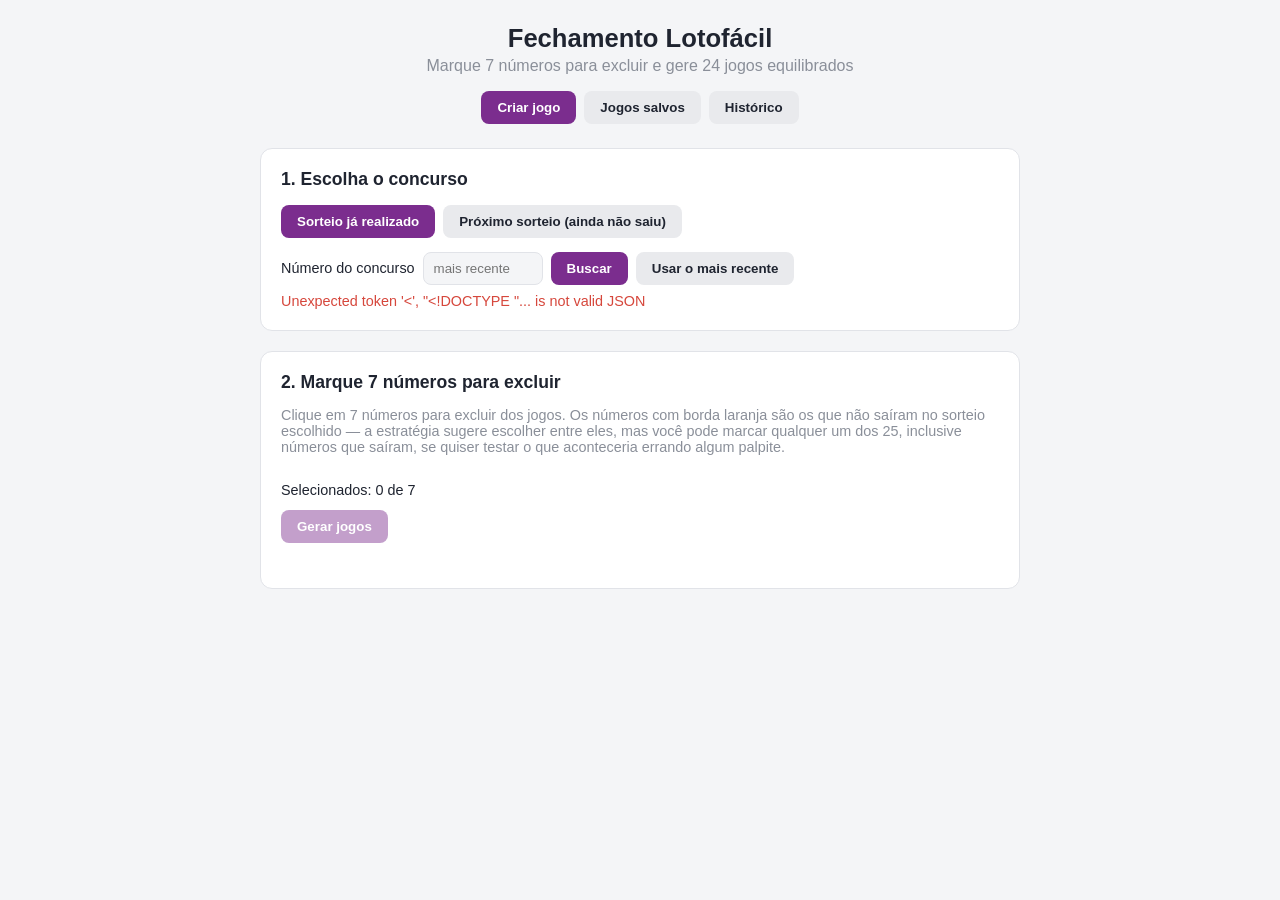
==== static/index.html @ a7b8e96b "Fechamento Lotofácil: versão inicial pronta para publicar" ====
<!DOCTYPE html>
<html lang="pt-BR">
<head>
<meta charset="UTF-8" />
<meta name="viewport" content="width=device-width, initial-scale=1.0" />
<title>Fechamento Lotofácil — 7 exclusões / 24 jogos</title>
<link rel="stylesheet" href="style.css" />
</head>
<body>
<header class="topo">
  <h1>Fechamento Lotofácil</h1>
  <p class="subtitulo">Marque 7 números para excluir e gere 24 jogos equilibrados</p>
  <nav class="abas">
    <button id="aba-criar" class="aba ativa">Criar jogo</button>
    <button id="aba-salvos" class="aba">Jogos salvos</button>
    <button id="aba-historico" class="aba">Histórico</button>
  </nav>
</header>

<main id="vista-criar">
  <section class="cartao" id="secao-concurso">
    <h2>1. Escolha o concurso</h2>
    <div class="linha-modo">
      <button id="modo-realizado" class="modo ativo">Sorteio já realizado</button>
      <button id="modo-proximo" class="modo">Próximo sorteio (ainda não saiu)</button>
    </div>

    <div id="bloco-realizado">
      <div class="linha-concurso">
        <label for="input-concurso">Número do concurso</label>
        <input type="number" id="input-concurso" min="1" placeholder="mais recente" />
        <button id="botao-buscar">Buscar</button>
        <button id="botao-mais-recente" class="botao-secundario">Usar o mais recente</button>
      </div>
      <div id="status-concurso" class="status"></div>
      <div id="resultado-concurso" class="resultado-concurso oculto">
        <p>Concurso <strong id="numero-concurso"></strong> — sorteio de <strong id="data-concurso"></strong></p>
        <p class="legenda">Números sorteados (roxo) e números que ficaram de fora (laranja):</p>
        <div id="grade-resultado" class="grade-numeros"></div>
      </div>
    </div>

    <div id="bloco-proximo" class="oculto">
      <div id="status-proximo" class="status"></div>
      <div id="resultado-proximo" class="resultado-concurso oculto">
        <p>
          Concurso <strong id="numero-proximo"></strong> — sorteio previsto para
          <strong id="data-proximo"></strong>
        </p>
        <p class="legenda">
          Esse sorteio ainda não aconteceu, por isso não há números sorteados pra comparar ainda.
          Escolha abaixo os 7 números que você acha que não vão sair.
        </p>
      </div>
    </div>
  </section>

  <section class="cartao" id="secao-selecao">
    <h2>2. Marque 7 números para excluir</h2>
    <p class="legenda" id="legenda-selecao">
      Clique em 7 números para excluir dos jogos. Os números com borda laranja são os que não saíram
      no sorteio escolhido — a estratégia sugere escolher entre eles, mas você pode marcar
      qualquer um dos 25, inclusive números que saíram, se quiser testar o que aconteceria
      errando algum palpite.
    </p>
    <div id="grade-selecao" class="grade-numeros"></div>
    <p class="contador">
      Selecionados: <span id="contador-selecionados">0</span> de 7
      <span id="contador-detalhe" class="contador-detalhe"></span>
    </p>
    <button id="botao-gerar" disabled>Gerar jogos</button>
    <div id="status-gerar" class="status"></div>
  </section>

  <section class="cartao oculto" id="secao-jogos">
    <h2>3. Os 24 jogos gerados</h2>
    <div class="linha-acoes">
      <button id="botao-salvar">Salvar este jogo</button>
      <button id="botao-exportar" class="botao-secundario">Exportar para Excel</button>
    </div>
    <div id="status-acoes" class="status"></div>
    <div id="grade-jogos" class="grade-jogos"></div>
  </section>

  <section class="cartao oculto" id="secao-comparacao">
    <h2>4. Comparação com o resultado real</h2>
    <table class="tabela-comparacao">
      <thead>
        <tr><th>Acerto</th><th>Quantidade</th><th>Prêmio por jogo (R$)</th><th>Total (R$)</th></tr>
      </thead>
      <tbody id="corpo-tabela-comparacao"></tbody>
      <tfoot>
        <tr>
          <td><strong>Total</strong></td>
          <td id="total-jogos-premiados"><strong>0</strong></td>
          <td></td>
          <td id="total-valor"><strong>0,00</strong></td>
        </tr>
      </tfoot>
    </table>
  </section>
</main>

<main id="vista-salvos" class="oculto">
  <section class="cartao">
    <h2>Jogos salvos</h2>
    <p class="legenda" id="texto-sem-salvos">Você ainda não salvou nenhum jogo.</p>
    <div id="lista-salvos" class="lista-salvos"></div>
  </section>

  <section class="cartao oculto" id="secao-detalhe-salvo">
    <h2 id="titulo-detalhe-salvo">Detalhe do jogo salvo</h2>
    <p id="mensagem-aguardando-salvo" class="legenda oculto"></p>
    <div id="grade-jogos-salvo" class="grade-jogos"></div>
    <table class="tabela-comparacao oculto" id="tabela-comparacao-salvo">
      <thead>
        <tr><th>Acerto</th><th>Quantidade</th><th>Prêmio por jogo (R$)</th><th>Total (R$)</th></tr>
      </thead>
      <tbody id="corpo-tabela-salvo"></tbody>
      <tfoot>
        <tr>
          <td><strong>Total</strong></td>
          <td id="total-jogos-premiados-salvo"><strong>0</strong></td>
          <td></td>
          <td id="total-valor-salvo"><strong>0,00</strong></td>
        </tr>
      </tfoot>
    </table>
  </section>
</main>

<main id="vista-historico" class="oculto">
  <section class="cartao">
    <h2>Histórico dos últimos concursos</h2>
    <div class="linha-quantidade" id="linha-quantidade"></div>
    <div class="linha-visao">
      <button id="visao-sorteados" class="ativo">Números sorteados</button>
      <button id="visao-ausentes">Números que ficaram de fora</button>
    </div>
    <div id="status-historico" class="status"></div>

    <div id="bloco-historico" class="oculto">
      <p class="legenda" id="legenda-frequencia">Frequência de cada dezena no período (da que mais saiu pra que menos saiu):</p>
      <div id="fileira-frequencia" class="fileira-frequencia"></div>

      <div class="tabela-historico-caixa">
        <table class="tabela-historico" id="tabela-historico">
          <thead>
            <tr id="cabecalho-historico"></tr>
          </thead>
          <tbody id="corpo-historico"></tbody>
          <tfoot id="rodape-historico"></tfoot>
        </table>
      </div>
    </div>
  </section>
</main>

<script src="app.js"></script>
</body>
</html>
---- static/style.css ----
:root {
  color-scheme: light dark;
  --cor-fundo: #f4f5f7;
  --cor-texto: #1f2430;
  --cor-cartao: #ffffff;
  --cor-borda: #e1e3e8;
  --cor-laranja: #f5821f;
  --cor-roxo: #7b2d8e;
  --cor-vermelho: #d6473c;
  --cor-cinza: #e9eaed;
  --cor-destaque-texto: #ffffff;
  --cor-frequencia: var(--cor-roxo);
}

#bloco-historico.visao-ausentes {
  --cor-frequencia: var(--cor-laranja);
}

@media (prefers-color-scheme: dark) {
  :root {
    --cor-fundo: #15171c;
    --cor-texto: #e8e9ed;
    --cor-cartao: #1f222a;
    --cor-borda: #30333c;
    --cor-cinza: #2a2d35;
  }
}

* { box-sizing: border-box; }

body {
  background: var(--cor-fundo);
  color: var(--cor-texto);
  font-family: -apple-system, "Segoe UI", Roboto, Arial, sans-serif;
  margin: 0;
  padding: 24px 16px 64px;
}

header.topo {
  text-align: center;
  margin-bottom: 24px;
}

header.topo h1 {
  margin: 0 0 4px;
  font-size: 1.6rem;
}

.subtitulo {
  margin: 0;
  color: #8a8f99;
}

.abas {
  display: flex;
  justify-content: center;
  gap: 8px;
  margin-top: 16px;
}

.aba {
  background: var(--cor-cinza);
  color: var(--cor-texto);
  font-weight: 600;
}

.aba.ativa {
  background: var(--cor-roxo);
  color: white;
}

main {
  max-width: 760px;
  margin: 0 auto;
  display: flex;
  flex-direction: column;
  gap: 20px;
}

#vista-historico {
  max-width: 1500px;
}

.cartao {
  background: var(--cor-cartao);
  border: 1px solid var(--cor-borda);
  border-radius: 12px;
  padding: 20px;
}

.cartao h2 {
  margin-top: 0;
  font-size: 1.1rem;
}

.legenda {
  color: #8a8f99;
  font-size: 0.9rem;
}

.linha-modo {
  display: flex;
  gap: 8px;
  margin-bottom: 14px;
  flex-wrap: wrap;
}

.modo {
  background: var(--cor-cinza);
  color: var(--cor-texto);
}

.modo.ativo {
  background: var(--cor-roxo);
  color: white;
}

.linha-concurso {
  display: flex;
  flex-wrap: wrap;
  align-items: center;
  gap: 8px;
}

.linha-concurso label {
  font-size: 0.9rem;
}

.linha-concurso input {
  width: 120px;
  padding: 8px 10px;
  border-radius: 8px;
  border: 1px solid var(--cor-borda);
  background: var(--cor-fundo);
  color: var(--cor-texto);
}

button {
  padding: 9px 16px;
  border-radius: 8px;
  border: none;
  background: var(--cor-roxo);
  color: white;
  font-weight: 600;
  cursor: pointer;
}

button:disabled {
  opacity: 0.45;
  cursor: not-allowed;
}

button.botao-secundario {
  background: var(--cor-cinza);
  color: var(--cor-texto);
}

.status {
  min-height: 1.2em;
  font-size: 0.9rem;
  margin-top: 8px;
}

.status.erro { color: var(--cor-vermelho); }
.status.ok { color: #2d8a4e; }

.oculto { display: none !important; }

.resultado-concurso { margin-top: 12px; }

.grade-numeros {
  display: grid;
  grid-template-columns: repeat(auto-fill, minmax(42px, 1fr));
  gap: 8px;
  max-width: 480px;
}

.numero {
  aspect-ratio: 1;
  border-radius: 50%;
  display: flex;
  align-items: center;
  justify-content: center;
  font-weight: 700;
  background: var(--cor-cinza);
  color: var(--cor-texto);
  user-select: none;
}

.numero.clicavel {
  cursor: pointer;
  border: 2px solid transparent;
}

.numero.ausente {
  border: 2px solid var(--cor-laranja);
}

.numero.sorteado {
  background: var(--cor-roxo);
  color: white;
}

.numero.excluido {
  background: var(--cor-vermelho);
  color: white;
  border-color: var(--cor-vermelho);
}

.contador {
  font-size: 0.9rem;
  margin: 12px 0;
}

.contador-detalhe {
  color: #8a8f99;
}

.grade-jogos {
  display: grid;
  grid-template-columns: repeat(auto-fill, minmax(220px, 1fr));
  gap: 16px;
}

.cartao-jogo {
  border: 1px solid var(--cor-borda);
  border-radius: 10px;
  padding: 12px;
}

.cartao-jogo h3 {
  margin: 0 0 8px;
  font-size: 0.95rem;
  display: flex;
  align-items: center;
  gap: 6px;
}

.cartao-jogo.destaque-14 {
  border: 2px solid #c08a1f;
  background: color-mix(in srgb, #c08a1f 10%, var(--cor-cartao));
}

.cartao-jogo.destaque-15 {
  border: 2px solid #b8860b;
  background: color-mix(in srgb, #ffd700 18%, var(--cor-cartao));
  box-shadow: 0 0 0 1px #b8860b;
}

.selo-pontos {
  font-size: 0.72rem;
  font-weight: 700;
  padding: 1px 7px;
  border-radius: 999px;
  background: #c08a1f;
  color: white;
}

.destaque-15 .selo-pontos {
  background: #b8860b;
}

.mini-grade {
  display: grid;
  grid-template-columns: repeat(5, 1fr);
  gap: 4px;
}

.mini-numero {
  aspect-ratio: 1;
  border-radius: 50%;
  display: flex;
  align-items: center;
  justify-content: center;
  font-size: 0.75rem;
  font-weight: 600;
  background: var(--cor-cinza);
  color: #b6b9c1;
}

.mini-numero.presente {
  background: var(--cor-roxo);
  color: white;
}

.tabela-comparacao {
  width: 100%;
  border-collapse: collapse;
}

.tabela-comparacao th,
.tabela-comparacao td {
  padding: 10px;
  text-align: center;
  border-bottom: 1px solid var(--cor-borda);
}

.tabela-comparacao tfoot td {
  border-top: 2px solid var(--cor-borda);
  border-bottom: none;
}

.linha-acoes {
  display: flex;
  gap: 8px;
  margin-bottom: 8px;
  flex-wrap: wrap;
}

.lista-salvos {
  display: flex;
  flex-direction: column;
  gap: 10px;
  margin-top: 12px;
}

.item-salvo {
  border: 1px solid var(--cor-borda);
  border-radius: 10px;
  padding: 12px 14px;
  display: flex;
  flex-wrap: wrap;
  align-items: center;
  justify-content: space-between;
  gap: 10px;
}

.item-salvo .info-salvo {
  font-size: 0.9rem;
}

.item-salvo .info-salvo strong {
  font-size: 1rem;
}

.item-salvo .acoes-salvo {
  display: flex;
  gap: 6px;
}

.item-salvo .acoes-salvo button {
  padding: 6px 10px;
  font-size: 0.85rem;
}

button.botao-perigo {
  background: var(--cor-vermelho);
}

/* ---------- Histórico ---------- */

.linha-quantidade {
  display: flex;
  flex-wrap: wrap;
  gap: 8px;
  margin-bottom: 10px;
}

.linha-quantidade button {
  background: var(--cor-cinza);
  color: var(--cor-texto);
  padding: 8px 14px;
}

.linha-quantidade button.ativo {
  background: var(--cor-roxo);
  color: white;
}

.linha-visao {
  display: flex;
  flex-wrap: wrap;
  gap: 8px;
  margin-bottom: 14px;
}

.linha-visao button {
  background: var(--cor-cinza);
  color: var(--cor-texto);
  padding: 8px 14px;
}

#visao-sorteados.ativo {
  background: var(--cor-roxo);
  color: white;
}

#visao-ausentes.ativo {
  background: var(--cor-laranja);
  color: white;
}

.fileira-frequencia {
  display: flex;
  flex-wrap: wrap;
  gap: 10px;
  margin: 12px 0 20px;
}

.item-frequencia {
  display: flex;
  flex-direction: column;
  align-items: center;
  gap: 3px;
  min-width: 54px;
  padding: 10px 6px;
  border-radius: 12px;
  background: color-mix(in srgb, var(--cor-frequencia) calc(35% + var(--intensidade) * 65%), var(--cor-cinza));
}

.item-frequencia .numero-frequencia {
  font-weight: 800;
  font-size: 1.15rem;
  color: white;
  text-shadow: 0 1px 2px rgba(0, 0, 0, 0.25);
}

.item-frequencia .contagem-frequencia {
  font-size: 0.78rem;
  font-weight: 700;
  color: white;
  opacity: 0.95;
}

.item-frequencia.texto-escuro .numero-frequencia,
.item-frequencia.texto-escuro .contagem-frequencia {
  color: var(--cor-texto);
  text-shadow: none;
  opacity: 1;
}

.tabela-historico-caixa {
  overflow-x: auto;
  max-width: 100%;
  border: 1px solid var(--cor-borda);
  border-radius: 10px;
}

.tabela-historico {
  border-collapse: collapse;
  font-size: 0.95rem;
  white-space: nowrap;
}

.tabela-historico th,
.tabela-historico td {
  padding: 8px 11px;
  text-align: center;
  border-bottom: 1px solid var(--cor-borda);
}

.tabela-historico thead th {
  position: sticky;
  top: 0;
  background: var(--cor-cartao);
  z-index: 1;
}

.tabela-historico td.coluna-concurso,
.tabela-historico th.coluna-concurso {
  text-align: left;
  font-weight: 700;
  background: var(--cor-cartao);
  position: sticky;
  left: 0;
  z-index: 2;
}

.tabela-historico td.numero-sorteado {
  background: var(--cor-frequencia);
  color: white;
  font-weight: 800;
  font-size: 1rem;
  border-radius: 6px;
}

.tabela-historico td.sem-repetentes {
  color: #8a8f99;
}

.tabela-historico td.maior {
  background: var(--cor-texto);
  color: var(--cor-fundo);
  font-weight: 700;
  border-radius: 6px;
}

.tabela-historico tfoot td {
  font-weight: 700;
  border-top: 2px solid var(--cor-borda);
  border-bottom: none;
}
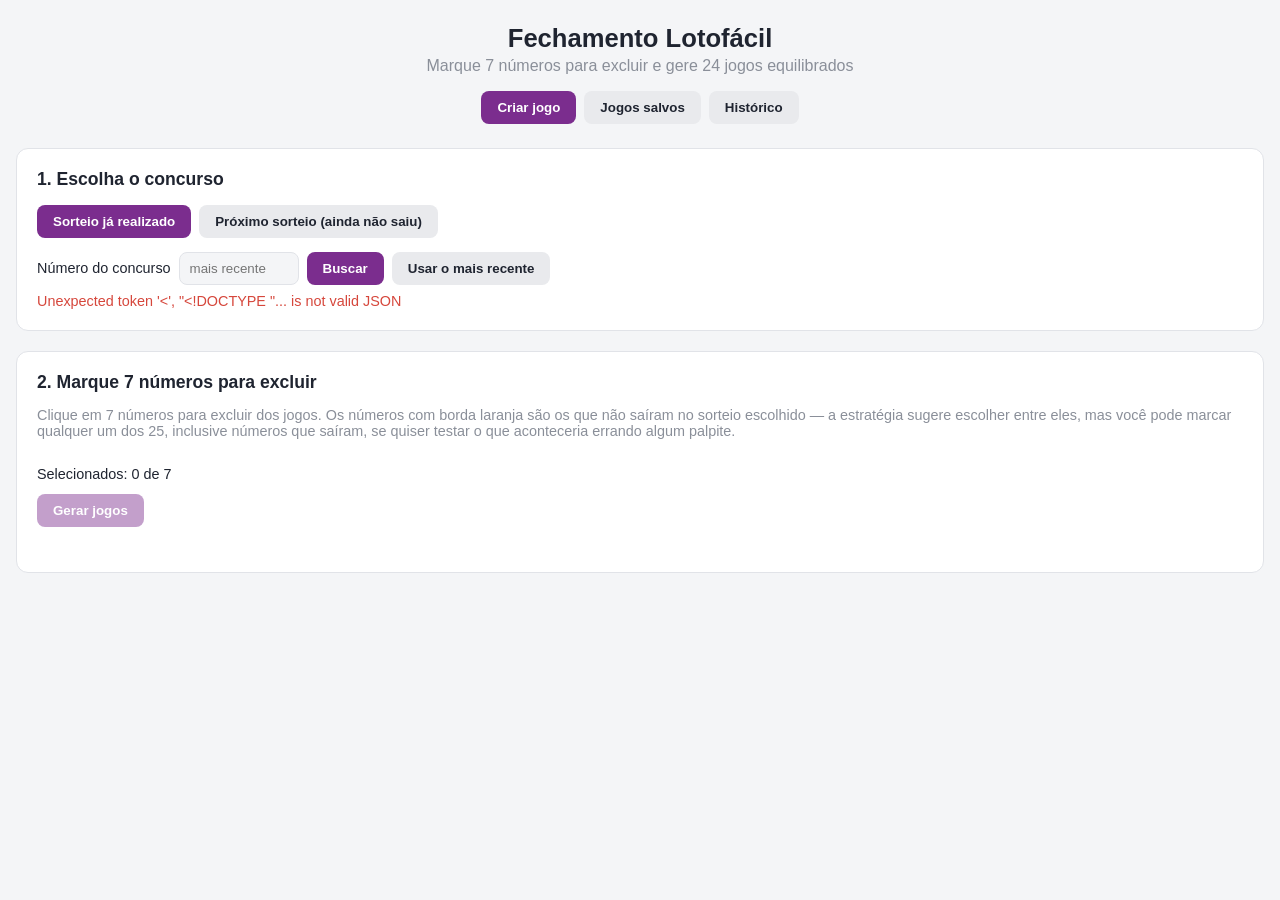
==== commit 01271692: "Aplica a mesma lógica inteligente de jogos ao modo 'Próximo sorteio': usa os ausentes do último conc" ====
--- a/static/index.html
+++ b/static/index.html
@@ -48,9 +48,11 @@
           <strong id="data-proximo"></strong>
         </p>
         <p class="legenda">
-          Esse sorteio ainda não aconteceu, por isso não há números sorteados pra comparar ainda.
-          Escolha abaixo os 7 números que você acha que não vão sair.
+          Esse sorteio ainda não aconteceu, por isso não há como comparar ainda. Mas os números com
+          borda laranja abaixo são os que não saíram no último concurso (<strong id="numero-ultimo-proximo"></strong>)
+          — a estratégia sugere escolher os 7 que for excluir entre eles.
         </p>
+        <div id="grade-ultimo-proximo" class="grade-numeros"></div>
       </div>
     </div>
   </section>
--- a/static/style.css
+++ b/static/style.css
@@ -70,7 +70,7 @@
 }
 
 main {
-  max-width: 760px;
+  max-width: 1300px;
   margin: 0 auto;
   display: flex;
   flex-direction: column;
@@ -218,7 +218,7 @@
 
 .grade-jogos {
   display: grid;
-  grid-template-columns: repeat(auto-fill, minmax(220px, 1fr));
+  grid-template-columns: repeat(auto-fill, minmax(250px, 1fr));
   gap: 16px;
 }
 
@@ -232,8 +232,13 @@
   margin: 0 0 8px;
   font-size: 0.95rem;
   display: flex;
+  flex-wrap: wrap;
   align-items: center;
   gap: 6px;
+}
+
+.cartao-jogo h3 .titulo-aposta {
+  white-space: nowrap;
 }
 
 .cartao-jogo.destaque-14 {
@@ -245,6 +250,12 @@
   border: 2px solid #b8860b;
   background: color-mix(in srgb, #ffd700 18%, var(--cor-cartao));
   box-shadow: 0 0 0 1px #b8860b;
+}
+
+.contagem-par-impar {
+  font-size: 0.78rem;
+  font-weight: 500;
+  color: #8a8f99;
 }
 
 .selo-pontos {
